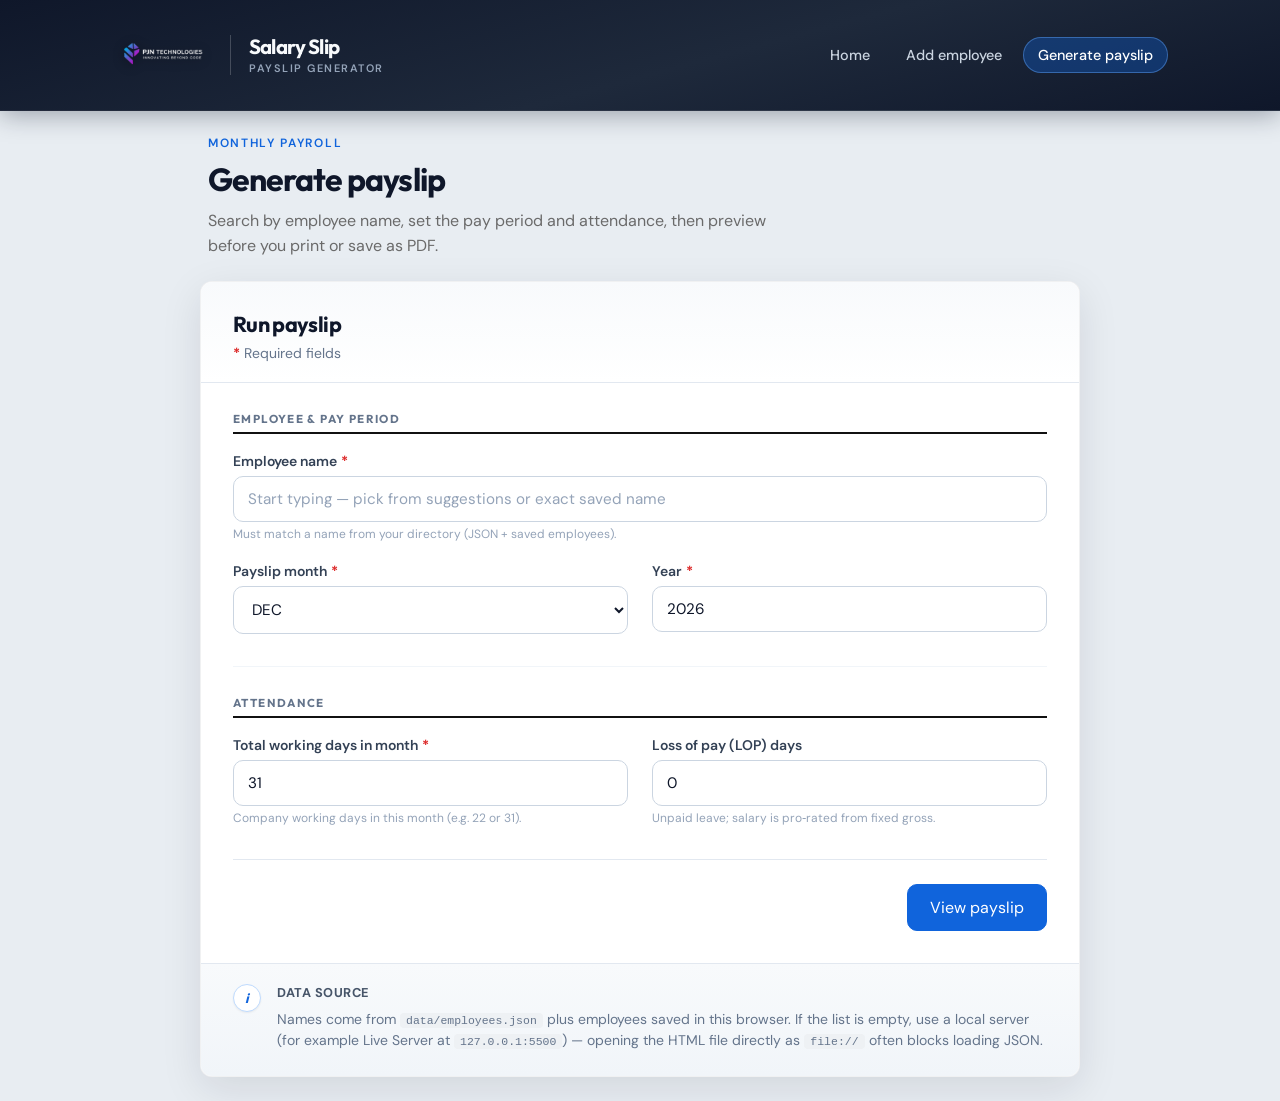
==== generate-payslip.html @ efb5d122 "Initial commit" ====
<!doctype html>
<html lang="en">
  <head>
    <meta charset="UTF-8" />
    <meta name="viewport" content="width=device-width, initial-scale=1.0" />
    <title>Generate payslip</title>
    <link rel="preconnect" href="https://fonts.googleapis.com" />
    <link rel="preconnect" href="https://fonts.gstatic.com" crossorigin />
    <link
      href="https://fonts.googleapis.com/css2?family=DM+Sans:ital,opsz,wght@9..40,400;500;600;700&family=Outfit:wght@500;600;700&display=swap"
      rel="stylesheet"
    />
    <link rel="stylesheet" href="styles.css" />
  </head>
  <body>
    <header class="site-header">
      <div class="site-header-inner">
        <a class="site-brand" href="index.html" aria-label="Salary Slip home">
          <img src="assets/logo.png" alt="PJN Technologies" class="site-logo" decoding="async" />
          <span class="site-brand-text">
            <span class="site-title">Salary Slip</span>
            <span class="site-tagline">Payslip generator</span>
          </span>
        </a>
        <nav class="site-nav" aria-label="Main">
          <a href="index.html">Home</a>
          <a href="add-employee.html">Add employee</a>
          <a href="generate-payslip.html" aria-current="page">Generate payslip</a>
        </nav>
      </div>
    </header>

    <main class="page page-app page-app--wide">
      <header class="page-hero">
        <p class="eyebrow">Monthly payroll</p>
        <h1 class="page-title">Generate payslip</h1>
        <p class="page-subtitle">
          Search by employee name, set the pay period and attendance, then preview before you print or save as PDF.
        </p>
      </header>

      <div class="card form-card form-card-elevated form-card--wide">
        <div class="form-card-head">
          <h2 class="form-card-heading">Run payslip</h2>
          <p class="form-card-lead"><span class="req-mark">*</span> Required fields</p>
        </div>

        <form id="genForm" class="form-generate" novalidate>
          <section class="form-section" aria-labelledby="sec-emp-period">
            <h3 id="sec-emp-period" class="form-section-title">Employee &amp; pay period</h3>
            <div class="form-grid form-grid--employee">
              <label class="form-field form-field--span">
                <span class="form-label">Employee name <abbr class="req" title="required">*</abbr></span>
                <input
                  id="empName"
                  name="empName"
                  type="text"
                  list="nameList"
                  required
                  placeholder="Start typing — pick from suggestions or exact saved name"
                  autocomplete="off"
                />
                <datalist id="nameList"></datalist>
                <span class="form-hint">Must match a name from your directory (JSON + saved employees).</span>
              </label>
              <label class="form-field">
                <span class="form-label">Payslip month <abbr class="req" title="required">*</abbr></span>
                <select id="month" name="month" required></select>
              </label>
              <label class="form-field">
                <span class="form-label">Year <abbr class="req" title="required">*</abbr></span>
                <input id="year" name="year" type="number" min="2000" max="2100" required placeholder="2026" />
              </label>
            </div>
          </section>

          <section class="form-section" aria-labelledby="sec-attendance">
            <h3 id="sec-attendance" class="form-section-title">Attendance</h3>
            <div class="form-grid form-grid--employee">
              <label class="form-field">
                <span class="form-label">Total working days in month <abbr class="req" title="required">*</abbr></span>
                <input name="totalWorkingDays" type="number" min="0.5" step="0.5" value="31" required />
                <span class="form-hint">Company working days in this month (e.g. 22 or 31).</span>
              </label>
              <label class="form-field">
                <span class="form-label">Loss of pay (LOP) days</span>
                <input name="lossOfPayDays" type="number" min="0" step="0.5" value="0" />
                <span class="form-hint">Unpaid leave; salary is pro‑rated from fixed gross.</span>
              </label>
            </div>
          </section>

          <footer class="form-footer form-footer--single">
            <button type="button" class="btn primary btn-lg" id="btnPreview">View payslip</button>
          </footer>
        </form>

        <p id="genMessage" class="form-message form-message--banner error" hidden></p>

        <div class="form-callout" role="note">
          <div class="form-callout-icon" aria-hidden="true">i</div>
          <div class="form-callout-body">
            <strong>Data source</strong>
            <p>
              Names come from <code>data/employees.json</code> plus employees saved in this browser. If the list is
              empty, use a local server (for example Live Server at <code>127.0.0.1:5500</code>) — opening the HTML file
              directly as <code>file://</code> often blocks loading JSON.
            </p>
          </div>
        </div>
      </div>
    </main>

    <script type="module" src="generate-payslip.js"></script>
  </body>
</html>
---- styles.css ----
:root {
  --ink: #111111;
  --muted: #6a6a6a;
  --line: #d7d7d7;
  --soft: #f6f6f6;
  --brand: #1064dc;
  --brand-dark: #0b4ea8;
  --header-bg: #0f172a;
  --header-border: rgba(255, 255, 255, 0.08);
  --surface: #ffffff;
  --font-sans: "DM Sans", system-ui, sans-serif;
  --font-display: "Outfit", system-ui, sans-serif;
}

* {
  box-sizing: border-box;
}

body {
  margin: 0;
  font-family: var(--font-sans);
  color: var(--ink);
  background: #e8edf2;
}

.body-home {
  background: #dfe6ee;
}

code {
  font-size: 0.95em;
  background: #eef1f4;
  padding: 1px 6px;
  border-radius: 4px;
}

.site-header {
  position: sticky;
  top: 0;
  z-index: 50;
  background: linear-gradient(165deg, #0f172a 0%, #1e293b 55%, #0f172a 100%);
  border-bottom: 1px solid var(--header-border);
  box-shadow: 0 4px 24px rgba(15, 23, 42, 0.35);
}

/* Slim bar: tight vertical padding so a larger logo doesn’t grow the navbar */
.site-header-inner {
  max-width: 1100px;
  margin: 0 auto;
  padding: 5px 22px;
  display: flex;
  align-items: center;
  justify-content: space-between;
  gap: 16px 24px;
  flex-wrap: nowrap;
}

.site-brand {
  display: inline-flex;
  align-items: center;
  gap: 0;
  min-width: 0;
  text-decoration: none;
  color: #f8fafc;
  flex: 0 1 auto;
}

.site-brand:hover .site-title {
  color: #fff;
}

.site-brand:hover .site-tagline {
  color: #cbd5e1;
}

/* Logo: no box — sits flush on the bar; drop-shadow only for depth */
.site-logo {
  height: 100px;
  width: auto;
  max-width: min(460px, 58vw);
  object-fit: contain;
  object-position: left center;
  display: block;
  flex-shrink: 0;
  filter: drop-shadow(0 2px 6px rgba(0, 0, 0, 0.45));
}

.site-brand-text {
  display: flex;
  flex-direction: column;
  justify-content: center;
  gap: 3px;
  margin-left: 18px;
  padding-left: 18px;
  border-left: 1px solid rgba(255, 255, 255, 0.2);
  min-width: 0;
}

.site-title {
  font-family: var(--font-display);
  font-weight: 700;
  font-size: 1.28rem;
  letter-spacing: -0.04em;
  line-height: 1.15;
  color: #f8fafc;
}

.site-tagline {
  font-size: 0.68rem;
  font-weight: 600;
  letter-spacing: 0.14em;
  text-transform: uppercase;
  color: #94a3b8;
  line-height: 1.2;
}

.site-nav {
  display: flex;
  align-items: center;
  gap: 6px;
  flex-wrap: nowrap;
  flex-shrink: 0;
  margin-left: auto;
}

.site-nav a {
  display: inline-block;
  padding: 8px 14px;
  border-radius: 999px;
  font-size: 0.9rem;
  font-weight: 500;
  color: #cbd5e1;
  text-decoration: none;
  border: 1px solid transparent;
  transition: background 0.15s ease, color 0.15s ease, border-color 0.15s ease;
}

.site-nav a:hover {
  color: #fff;
  background: rgba(255, 255, 255, 0.08);
}

.site-nav a[aria-current="page"] {
  color: #fff;
  background: rgba(16, 100, 220, 0.35);
  border-color: rgba(96, 165, 250, 0.45);
}

.card {
  max-width: 720px;
  margin: 0 auto;
  background: var(--surface);
  padding: 24px 22px 28px;
  border-radius: 12px;
  box-shadow: 0 6px 18px rgba(0, 0, 0, 0.06);
}

.form-card-elevated {
  border: 1px solid rgba(15, 23, 42, 0.06);
  box-shadow: 0 12px 40px rgba(15, 23, 42, 0.1);
}

.visually-hidden {
  position: absolute;
  width: 1px;
  height: 1px;
  padding: 0;
  margin: -1px;
  overflow: hidden;
  clip: rect(0, 0, 0, 0);
  white-space: nowrap;
  border: 0;
}

.page-app {
  padding-top: 28px;
  padding-bottom: 48px;
}

.page-hero {
  max-width: 720px;
  margin: 0 auto 22px;
  padding: 0 8px;
}

.eyebrow {
  margin: 0 0 8px;
  font-size: 0.75rem;
  font-weight: 600;
  letter-spacing: 0.14em;
  text-transform: uppercase;
  color: var(--brand);
}

.page-title {
  font-family: var(--font-display);
  font-size: clamp(1.6rem, 3vw, 2rem);
  font-weight: 700;
  margin: 0 0 10px;
  letter-spacing: -0.03em;
  color: #0f172a;
}

.page-subtitle {
  margin: 0;
  font-size: 1rem;
  line-height: 1.55;
  color: var(--muted);
  max-width: 52ch;
}

.page-home {
  padding-top: 0;
  padding-bottom: 56px;
}

.hero {
  position: relative;
  overflow: hidden;
  padding: 48px 20px 56px;
  margin-bottom: 8px;
}

.hero-bg {
  position: absolute;
  inset: 0;
  background:
    radial-gradient(ellipse 120% 80% at 20% 0%, rgba(16, 100, 220, 0.22) 0%, transparent 55%),
    radial-gradient(ellipse 90% 60% at 100% 30%, rgba(14, 165, 233, 0.12) 0%, transparent 50%),
    linear-gradient(180deg, #f0f4f8 0%, #e2e8f0 100%);
  pointer-events: none;
}

.hero-inner {
  position: relative;
  max-width: 640px;
  margin: 0 auto;
  text-align: center;
}

.hero-badge {
  display: inline-block;
  margin-bottom: 16px;
  padding: 6px 14px;
  border-radius: 999px;
  font-size: 0.72rem;
  font-weight: 600;
  letter-spacing: 0.12em;
  text-transform: uppercase;
  color: #1e40af;
  background: rgba(59, 130, 246, 0.15);
  border: 1px solid rgba(59, 130, 246, 0.25);
}

.hero-headline {
  font-family: var(--font-display);
  font-size: clamp(1.85rem, 4.5vw, 2.65rem);
  font-weight: 700;
  line-height: 1.15;
  margin: 0 0 16px;
  letter-spacing: -0.035em;
  color: #0f172a;
}

.hero-lead {
  margin: 0 auto;
  max-width: 38rem;
  font-size: 1.05rem;
  line-height: 1.6;
  color: #475569;
}

.hero-actions {
  display: flex;
  flex-wrap: wrap;
  gap: 12px;
  justify-content: center;
  margin-top: 28px;
}

.home-grid {
  max-width: 920px;
  margin: 0 auto;
  padding: 0 16px;
  display: grid;
  grid-template-columns: repeat(2, minmax(0, 1fr));
  gap: 20px;
}

.home-card {
  background: var(--surface);
  border-radius: 14px;
  padding: 24px 22px 26px;
  border: 1px solid rgba(15, 23, 42, 0.06);
  box-shadow: 0 8px 30px rgba(15, 23, 42, 0.08);
  transition: transform 0.2s ease, box-shadow 0.2s ease;
}

.home-card:hover {
  transform: translateY(-2px);
  box-shadow: 0 14px 40px rgba(15, 23, 42, 0.12);
}

.home-card-icon {
  font-family: var(--font-display);
  font-size: 0.85rem;
  font-weight: 700;
  color: var(--brand);
  margin-bottom: 12px;
  opacity: 0.85;
}

.home-card h2 {
  font-family: var(--font-display);
  font-size: 1.2rem;
  font-weight: 600;
  margin: 0 0 10px;
  color: #0f172a;
}

.home-card p {
  margin: 0 0 16px;
  font-size: 0.95rem;
  line-height: 1.55;
  color: #64748b;
}

.text-link {
  font-weight: 600;
  font-size: 0.95rem;
  color: var(--brand);
  text-decoration: none;
}

.text-link:hover {
  color: var(--brand-dark);
  text-decoration: underline;
}

.home-footnote {
  max-width: 920px;
  margin: 28px auto 0;
  padding: 0 20px;
  text-align: center;
  font-size: 0.88rem;
  color: #64748b;
}

.muted {
  color: var(--muted);
  line-height: 1.45;
}

.small-gap {
  margin-top: 10px;
  font-size: 14px;
}

.actions {
  display: flex;
  flex-wrap: wrap;
  gap: 12px;
  margin-top: 20px;
}

.btn {
  display: inline-block;
  padding: 10px 16px;
  border-radius: 6px;
  border: 1px solid var(--line);
  background: #fff;
  color: var(--ink);
  font-size: 15px;
  cursor: pointer;
  text-decoration: none;
  font-family: inherit;
}

.btn:hover {
  background: #f3f5f7;
}

.btn.primary {
  background: var(--brand);
  color: #fff;
  border-color: var(--brand);
}

.btn.primary:hover {
  filter: brightness(1.05);
}

.btn-lg {
  padding: 12px 22px;
  font-size: 1rem;
  border-radius: 10px;
}

.btn-ghost {
  background: rgba(255, 255, 255, 0.85);
  border-color: #cbd5e1;
  color: #0f172a;
  -webkit-backdrop-filter: blur(6px);
  backdrop-filter: blur(6px);
}

.btn-ghost:hover {
  background: #fff;
  border-color: #94a3b8;
}

.form-card h1 {
  margin-top: 0;
  font-size: 24px;
}

.form-grid {
  display: grid;
  grid-template-columns: repeat(2, minmax(0, 1fr));
  gap: 14px 18px;
  margin-top: 18px;
}

.form-grid label {
  display: flex;
  flex-direction: column;
  gap: 6px;
  font-size: 14px;
  color: #333;
}

.form-grid input,
.form-grid select {
  padding: 10px 12px;
  border: 1px solid #cbd5e1;
  border-radius: 8px;
  font-size: 15px;
  font-family: inherit;
  transition: border-color 0.15s ease, box-shadow 0.15s ease;
}

.form-grid input:focus,
.form-grid select:focus {
  outline: none;
  border-color: var(--brand);
  box-shadow: 0 0 0 3px rgba(16, 100, 220, 0.2);
}

.form-grid .full {
  grid-column: 1 / -1;
}

.form-actions {
  display: flex;
  flex-wrap: wrap;
  gap: 10px;
  align-items: center;
  margin-top: 6px;
}

.form-message {
  margin-top: 14px;
  color: #0a6b2f;
  font-size: 15px;
}

.form-message.error {
  color: #a40000;
}

/* —— Add employee (wide form) —— */
.page-app--wide .page-hero {
  max-width: 880px;
}

.form-card--wide {
  max-width: 880px;
  padding: 0;
  overflow: hidden;
}

.form-card--wide .form-card-head {
  padding: 28px 32px 20px;
  background: linear-gradient(180deg, #f8fafc 0%, #fff 100%);
  border-bottom: 1px solid #e2e8f0;
}

.form-card-heading {
  font-family: var(--font-display);
  font-size: 1.35rem;
  font-weight: 700;
  margin: 0 0 6px;
  letter-spacing: -0.03em;
  color: #0f172a;
}

.form-card-lead {
  margin: 0;
  font-size: 0.875rem;
  color: #64748b;
}

.req-mark {
  color: #dc2626;
  font-weight: 700;
}

.form-employee,
.form-generate {
  padding: 28px 32px 32px;
}

.form-section + .form-section {
  margin-top: 32px;
  padding-top: 28px;
  border-top: 1px solid #f1f5f9;
}

.form-section-title {
  font-family: var(--font-display);
  font-size: 0.72rem;
  font-weight: 700;
  letter-spacing: 0.12em;
  text-transform: uppercase;
  color: #64748b;
  margin: 0 0 18px;
}

.form-grid--employee {
  display: grid;
  grid-template-columns: repeat(2, minmax(0, 1fr));
  gap: 20px 24px;
  margin-top: 0;
}

.form-field {
  display: flex;
  flex-direction: column;
  gap: 8px;
  margin: 0;
}

.form-field--span {
  grid-column: 1 / -1;
}

.form-label {
  font-size: 0.875rem;
  font-weight: 600;
  color: #334155;
  line-height: 1.3;
}

.form-label .req {
  text-decoration: none;
  color: #dc2626;
  font-weight: 700;
  margin-left: 1px;
}

.form-optional {
  font-weight: 500;
  font-size: 0.75rem;
  color: #94a3b8;
  text-transform: lowercase;
  letter-spacing: 0;
}

.form-field input,
.form-field select {
  width: 100%;
  padding: 12px 14px;
  border: 1px solid #cbd5e1;
  border-radius: 10px;
  font-size: 0.95rem;
  font-family: inherit;
  background: #fff;
  color: #0f172a;
  transition: border-color 0.15s ease, box-shadow 0.15s ease;
}

.form-field input::placeholder {
  color: #94a3b8;
}

.form-field input:hover {
  border-color: #94a3b8;
}

.form-field input:focus,
.form-field select:focus {
  outline: none;
  border-color: var(--brand);
  box-shadow: 0 0 0 3px rgba(16, 100, 220, 0.18);
}

.input-mono {
  font-variant-numeric: tabular-nums;
  letter-spacing: 0.04em;
  text-transform: uppercase;
}

.form-hint {
  font-size: 0.75rem;
  color: #94a3b8;
  line-height: 1.35;
  margin-top: -2px;
}

.form-footer {
  margin-top: 32px;
  padding-top: 24px;
  border-top: 1px solid #e2e8f0;
  display: flex;
  flex-wrap: wrap;
  gap: 12px;
  align-items: center;
}

.form-footer--single {
  justify-content: flex-end;
}

.form-callout {
  display: flex;
  gap: 16px;
  align-items: flex-start;
  margin: 0;
  padding: 20px 32px 24px;
  border-top: 1px solid #e2e8f0;
  background: linear-gradient(180deg, #f8fafc 0%, #f1f5f9 100%);
}

.form-callout-icon {
  flex-shrink: 0;
  width: 28px;
  height: 28px;
  border-radius: 50%;
  display: flex;
  align-items: center;
  justify-content: center;
  font-family: var(--font-display);
  font-size: 0.85rem;
  font-weight: 700;
  font-style: italic;
  color: var(--brand);
  background: #fff;
  border: 1px solid #bfdbfe;
  box-shadow: 0 1px 2px rgba(15, 23, 42, 0.06);
}

.form-callout-body {
  min-width: 0;
}

.form-callout-body strong {
  display: block;
  font-size: 0.8rem;
  font-weight: 700;
  letter-spacing: 0.04em;
  text-transform: uppercase;
  color: #475569;
  margin-bottom: 8px;
}

.form-callout-body p {
  margin: 0;
  font-size: 0.875rem;
  line-height: 1.55;
  color: #64748b;
}

.form-callout-body code {
  font-size: 0.82em;
}

.form-card--wide .form-message {
  margin: 0;
  padding: 14px 32px 24px;
  border-top: 1px solid #f1f5f9;
  background: #fafbfc;
}

.form-card--wide .form-message--banner.error {
  background: #fef2f2;
  border-top-color: #fecaca;
  color: #991b1b;
  font-weight: 500;
}

.btn-outline {
  background: #fff;
  border: 1px solid #cbd5e1;
  color: #334155;
}

.btn-outline:hover {
  background: #f8fafc;
  border-color: #94a3b8;
  color: #0f172a;
}

@media (max-width: 700px) {
  .form-employee,
  .form-generate {
    padding: 22px 18px 24px;
  }

  .form-card--wide .form-card-head {
    padding: 22px 18px 16px;
  }

  .form-grid--employee {
    grid-template-columns: 1fr;
    gap: 18px;
  }

  .form-field--span {
    grid-column: 1;
  }

  .form-footer--single {
    justify-content: stretch;
  }

  .form-footer--single .btn {
    width: 100%;
    justify-content: center;
  }

  .form-callout {
    flex-direction: column;
    padding: 18px 18px 22px;
    gap: 12px;
  }

  .form-card--wide .form-message {
    padding: 14px 18px 20px;
  }

  .form-card--wide .form-message--banner.error {
    padding: 14px 18px 18px;
  }
}

.toolbar {
  max-width: 1040px;
  margin: 0 auto;
  padding: 12px 20px;
  display: flex;
  gap: 12px;
  flex-wrap: wrap;
  align-items: center;
  justify-content: flex-end;
  background: #f8fafc;
  border-bottom: 1px solid var(--line);
}

.page {
  min-height: 100vh;
  padding: 24px 10px;
}

.payslip {
  width: 794px;
  margin: 0 auto;
  background: #ffffff;
  padding: 28px 34px 40px;
  box-shadow: 0 8px 24px rgba(0, 0, 0, 0.08);
}

.top-header {
  display: flex;
  justify-content: space-between;
  align-items: flex-start;
  border-bottom: 1px solid var(--line);
  padding-bottom: 16px;
}

h1 {
  margin: 0;
  font-size: 38px;
  font-weight: 700;
  letter-spacing: 0.2px;
}

h1 span:first-child {
  font-size: 33px;
}

.company {
  margin: 14px 0 6px;
  font-weight: 700;
  font-size: 14px;
  text-transform: uppercase;
}

.small {
  margin: 0;
  font-size: 11px;
  line-height: 1.35;
}

.logo-text {
  font-size: 65px;
  font-weight: 700;
  color: var(--brand);
  line-height: 1;
  letter-spacing: -1px;
}

.logo-text span {
  color: #14386e;
}

.employee-section {
  margin-top: 18px;
  border-bottom: 1px solid var(--line);
  padding-bottom: 12px;
}

h2 {
  margin: 0 0 10px;
  font-size: 22px;
}

.info-grid,
.days-grid {
  display: grid;
  grid-template-columns: repeat(4, minmax(0, 1fr));
  gap: 8px 14px;
}

.info-item,
.days-item {
  border-top: 1px solid var(--line);
  padding-top: 6px;
}

.label {
  display: block;
  color: var(--muted);
  font-size: 12px;
  margin-bottom: 2px;
}

.value {
  font-size: 20px;
  font-weight: 700;
}

.value.small-v {
  font-size: 18px;
}

.salary-section {
  margin-top: 22px;
}

h3 {
  margin: 0 0 10px;
  padding-bottom: 6px;
  border-bottom: 2px solid var(--ink);
  font-size: 20px;
}

.breakup {
  margin-top: 16px;
  display: grid;
  grid-template-columns: 1fr 1fr;
  gap: 16px;
}

.panel h4 {
  margin: 0 0 10px;
  font-size: 20px;
}

.subhead {
  margin-top: 16px !important;
}

.row,
.row-list .row {
  display: flex;
  justify-content: space-between;
  align-items: baseline;
  gap: 16px;
  padding: 2px 0;
  font-size: 19px;
}

.row strong {
  white-space: nowrap;
}

.total {
  margin-top: 7px;
  border-top: 1px solid var(--line);
  padding-top: 8px;
  font-weight: 700;
}

.net-section {
  margin-top: 16px;
  border: 1px solid var(--line);
  background: var(--soft);
  padding: 10px;
}

.net {
  font-size: 21px;
}

.words {
  margin-top: 4px;
  border-top: 1px solid var(--line);
  padding-top: 8px;
}

.footer-note {
  margin-top: 20px;
}

.footer-note p {
  margin: 0 0 10px;
  font-size: 18px;
}

@media (max-width: 860px) {
  .site-header-inner {
    flex-wrap: wrap;
    align-items: center;
    padding: 6px 16px;
  }

  .site-brand {
    flex: 1 1 auto;
    min-width: min(100%, 280px);
  }

  .site-logo {
    height: 76px;
    max-width: min(360px, 85vw);
  }

  .site-brand-text {
    margin-left: 14px;
    padding-left: 14px;
  }

  .site-title {
    font-size: 1.12rem;
  }

  .site-nav {
    flex: 1 1 100%;
    flex-wrap: wrap;
    justify-content: flex-start;
    margin-left: 0;
    padding-top: 10px;
    border-top: 1px solid rgba(255, 255, 255, 0.1);
    gap: 8px;
  }

  .site-nav a {
    flex: 0 1 auto;
    text-align: center;
    min-width: 0;
  }

  .hero {
    padding: 36px 16px 44px;
  }

  .home-grid {
    grid-template-columns: 1fr;
  }

  .form-grid {
    grid-template-columns: 1fr;
  }

  .payslip {
    width: 100%;
    padding: 18px;
  }

  h1 {
    font-size: 30px;
  }

  .logo-text {
    font-size: 40px;
  }

  .info-grid,
  .days-grid {
    grid-template-columns: repeat(2, minmax(0, 1fr));
  }

  .breakup {
    grid-template-columns: 1fr;
  }

  .row,
  .row-list .row,
  .footer-note p {
    font-size: 16px;
  }
}

@media print {
  body {
    background: #ffffff;
  }

  .no-print {
    display: none !important;
  }

  .page {
    padding: 0;
  }

  .payslip {
    box-shadow: none;
    width: 100%;
    margin: 0;
  }
}
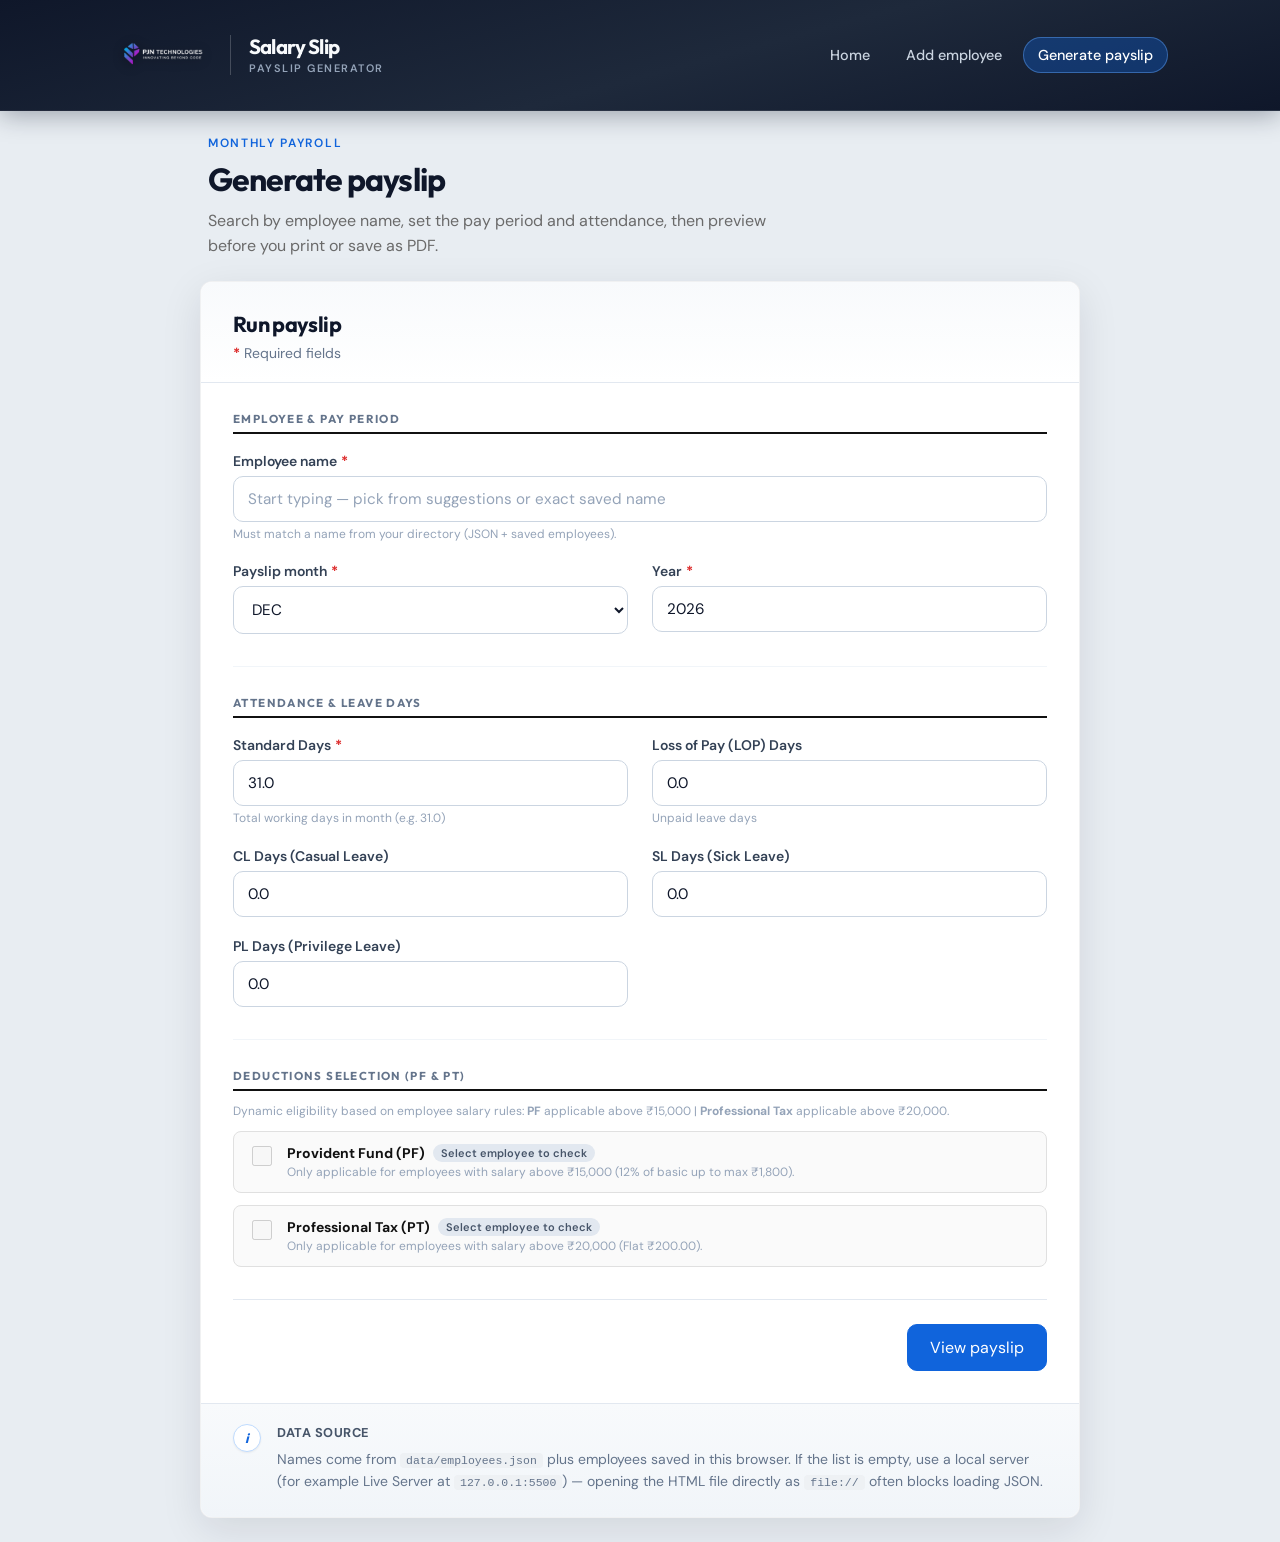
==== commit 486aa6c2: "added new layout and pf and pt changed" ====
--- a/generate-payslip.html
+++ b/generate-payslip.html
@@ -75,17 +75,59 @@
           </section>
 
           <section class="form-section" aria-labelledby="sec-attendance">
-            <h3 id="sec-attendance" class="form-section-title">Attendance</h3>
+            <h3 id="sec-attendance" class="form-section-title">Attendance &amp; Leave Days</h3>
             <div class="form-grid form-grid--employee">
               <label class="form-field">
-                <span class="form-label">Total working days in month <abbr class="req" title="required">*</abbr></span>
-                <input name="totalWorkingDays" type="number" min="0.5" step="0.5" value="31" required />
-                <span class="form-hint">Company working days in this month (e.g. 22 or 31).</span>
+                <span class="form-label">Standard Days <abbr class="req" title="required">*</abbr></span>
+                <input name="totalWorkingDays" type="number" min="0.5" step="0.5" value="31.0" required />
+                <span class="form-hint">Total working days in month (e.g. 31.0)</span>
               </label>
               <label class="form-field">
-                <span class="form-label">Loss of pay (LOP) days</span>
-                <input name="lossOfPayDays" type="number" min="0" step="0.5" value="0" />
-                <span class="form-hint">Unpaid leave; salary is pro‑rated from fixed gross.</span>
+                <span class="form-label">Loss of Pay (LOP) Days</span>
+                <input name="lossOfPayDays" type="number" min="0" step="0.5" value="0.0" />
+                <span class="form-hint">Unpaid leave days</span>
+              </label>
+              <label class="form-field">
+                <span class="form-label">CL Days (Casual Leave)</span>
+                <input name="clDays" type="number" min="0" step="0.5" value="0.0" />
+              </label>
+              <label class="form-field">
+                <span class="form-label">SL Days (Sick Leave)</span>
+                <input name="slDays" type="number" min="0" step="0.5" value="0.0" />
+              </label>
+              <label class="form-field">
+                <span class="form-label">PL Days (Privilege Leave)</span>
+                <input name="plDays" type="number" min="0" step="0.5" value="0.0" />
+              </label>
+            </div>
+          </section>
+
+          <section class="form-section" aria-labelledby="sec-deductions">
+            <h3 id="sec-deductions" class="form-section-title">Deductions Selection (PF &amp; PT)</h3>
+            <p class="form-hint" style="margin-top:-6px; margin-bottom:12px;">
+              Dynamic eligibility based on employee salary rules: <strong>PF</strong> applicable above ₹15,000 | <strong>Professional Tax</strong> applicable above ₹20,000.
+            </p>
+            <div class="deduction-checkbox-container" style="display:flex; flex-direction:column; gap:12px;">
+              <label class="checkbox-card" style="display:flex; align-items:flex-start; gap:12px; padding:12px 14px; border:1px solid var(--border-color, #e0e0e0); border-radius:8px; background:var(--card-bg, #fafafa); cursor:pointer;">
+                <input type="checkbox" id="chkPF" name="includePF" style="width:20px; height:20px; margin-top:2px; cursor:pointer;" />
+                <div class="checkbox-info" style="flex:1;">
+                  <div style="display:flex; align-items:center; gap:8px;">
+                    <strong style="font-size:14px;">Provident Fund (PF)</strong>
+                    <span id="pfBadge" class="badge" style="font-size:11px; font-weight:600; padding:2px 8px; border-radius:12px; background:#e2e8f0; color:#475569;">Select employee to check</span>
+                  </div>
+                  <p class="form-hint" style="margin:2px 0 0; font-size:12px;">Only applicable for employees with salary above ₹15,000 (12% of basic up to max ₹1,800).</p>
+                </div>
+              </label>
+
+              <label class="checkbox-card" style="display:flex; align-items:flex-start; gap:12px; padding:12px 14px; border:1px solid var(--border-color, #e0e0e0); border-radius:8px; background:var(--card-bg, #fafafa); cursor:pointer;">
+                <input type="checkbox" id="chkPT" name="includePT" style="width:20px; height:20px; margin-top:2px; cursor:pointer;" />
+                <div class="checkbox-info" style="flex:1;">
+                  <div style="display:flex; align-items:center; gap:8px;">
+                    <strong style="font-size:14px;">Professional Tax (PT)</strong>
+                    <span id="ptBadge" class="badge" style="font-size:11px; font-weight:600; padding:2px 8px; border-radius:12px; background:#e2e8f0; color:#475569;">Select employee to check</span>
+                  </div>
+                  <p class="form-hint" style="margin:2px 0 0; font-size:12px;">Only applicable for employees with salary above ₹20,000 (Flat ₹200.00).</p>
+                </div>
               </label>
             </div>
           </section>
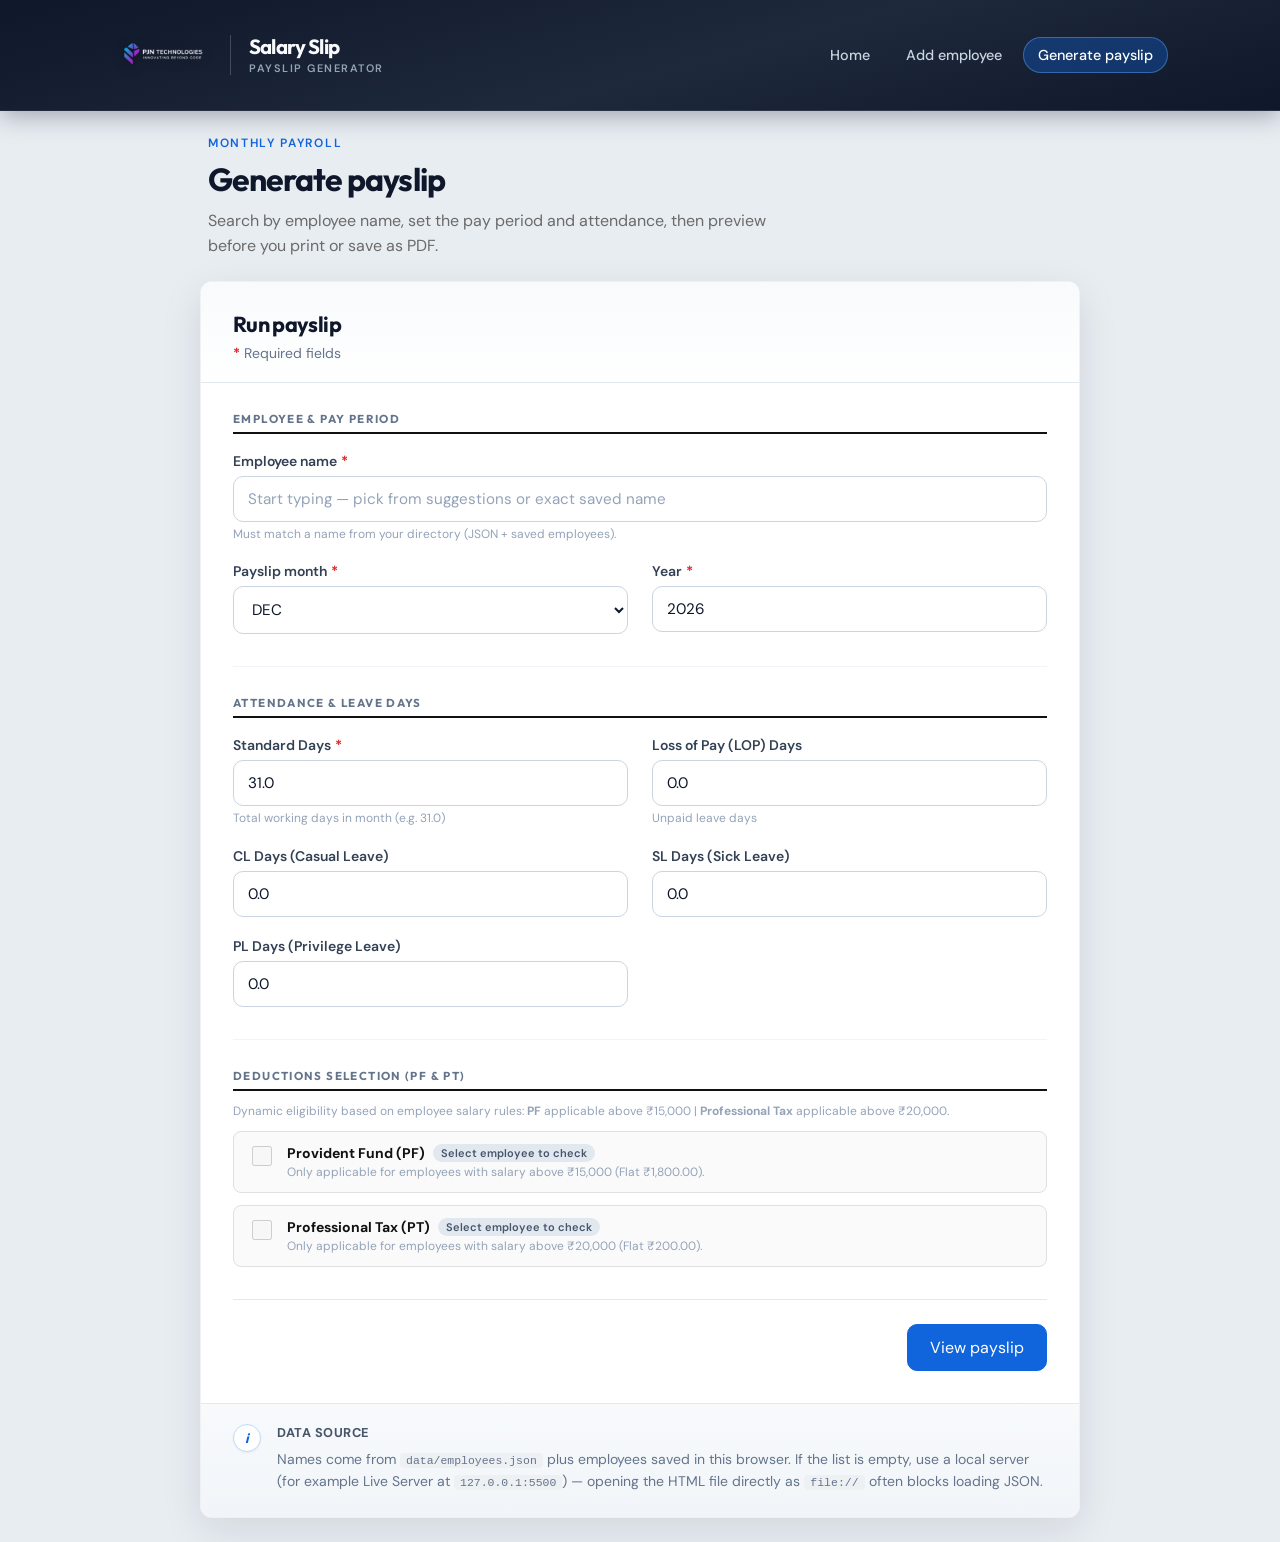
==== commit fdf306c5: "updated pan optional and pf dedecting 1800 and pt 200" ====
--- a/generate-payslip.html
+++ b/generate-payslip.html
@@ -115,7 +115,7 @@
                     <strong style="font-size:14px;">Provident Fund (PF)</strong>
                     <span id="pfBadge" class="badge" style="font-size:11px; font-weight:600; padding:2px 8px; border-radius:12px; background:#e2e8f0; color:#475569;">Select employee to check</span>
                   </div>
-                  <p class="form-hint" style="margin:2px 0 0; font-size:12px;">Only applicable for employees with salary above ₹15,000 (12% of basic up to max ₹1,800).</p>
+                  <p class="form-hint" style="margin:2px 0 0; font-size:12px;">Only applicable for employees with salary above ₹15,000 (Flat ₹1,800.00).</p>
                 </div>
               </label>
 
